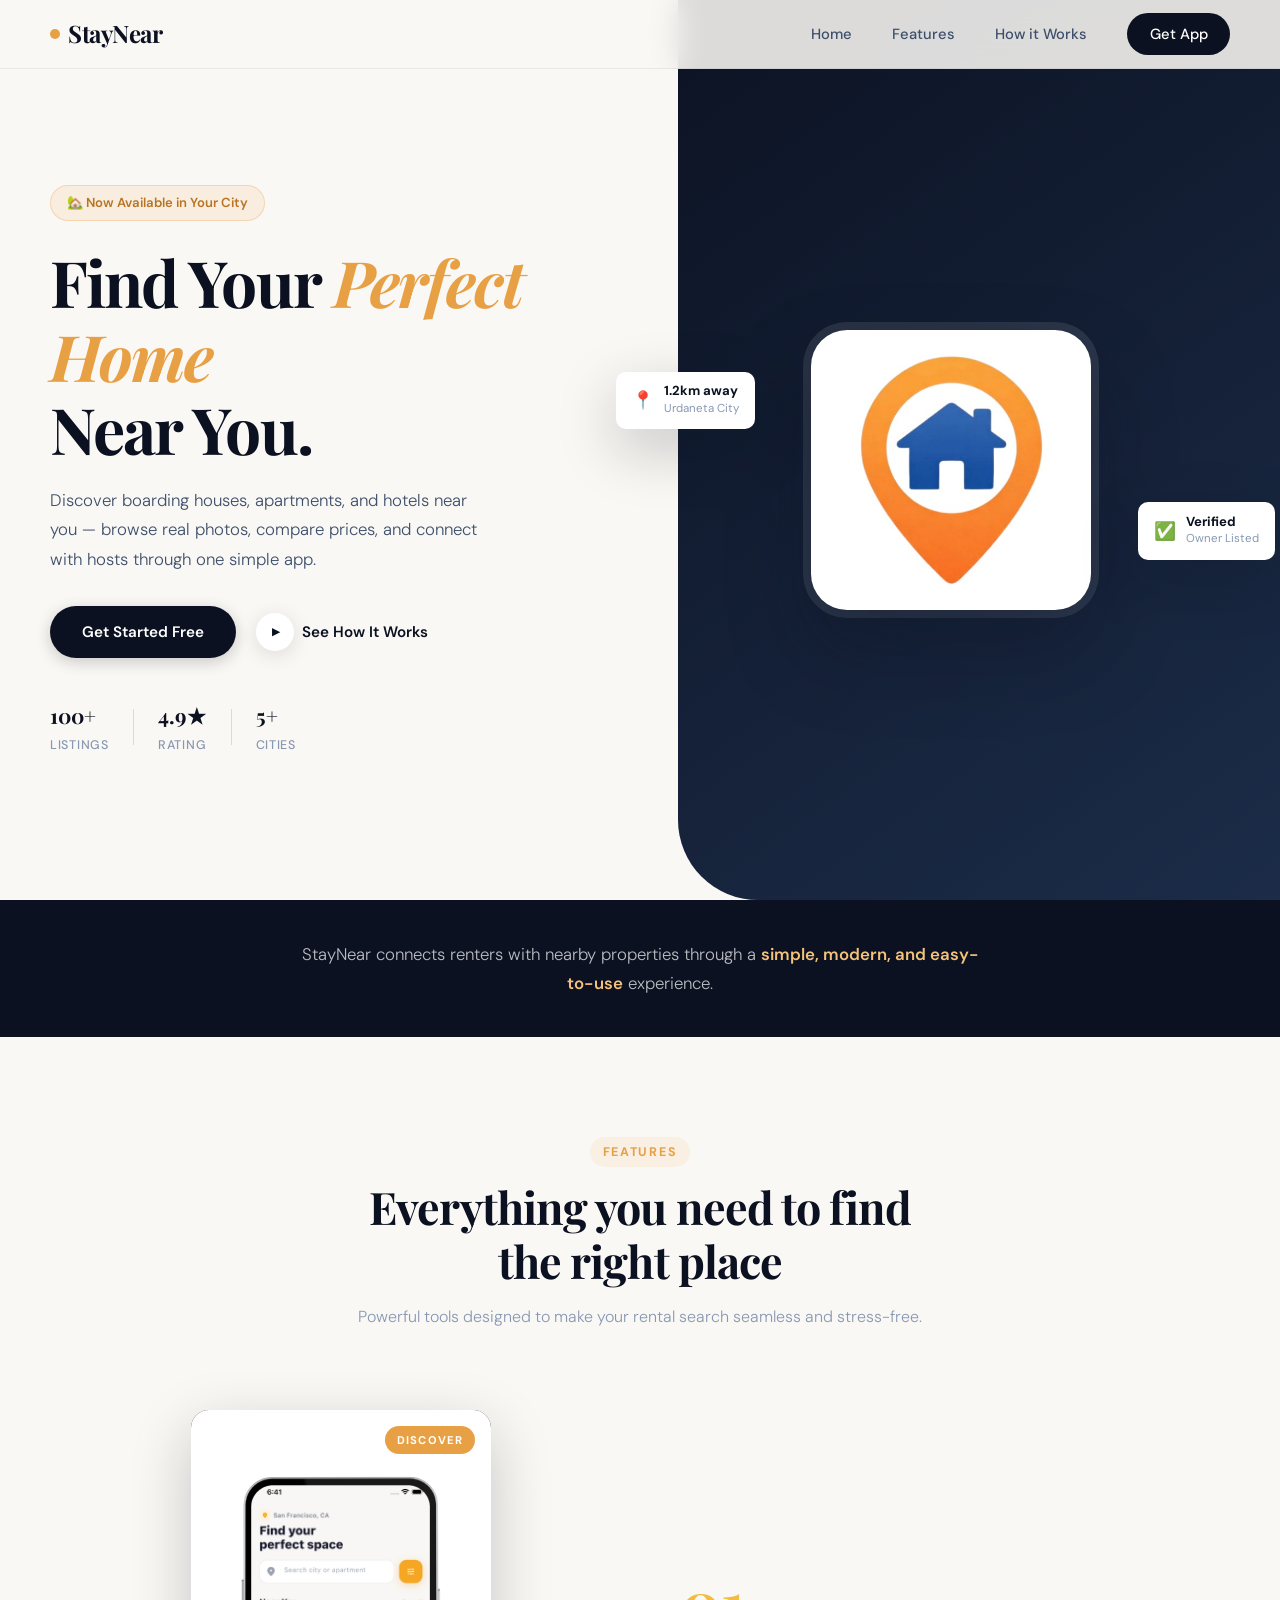
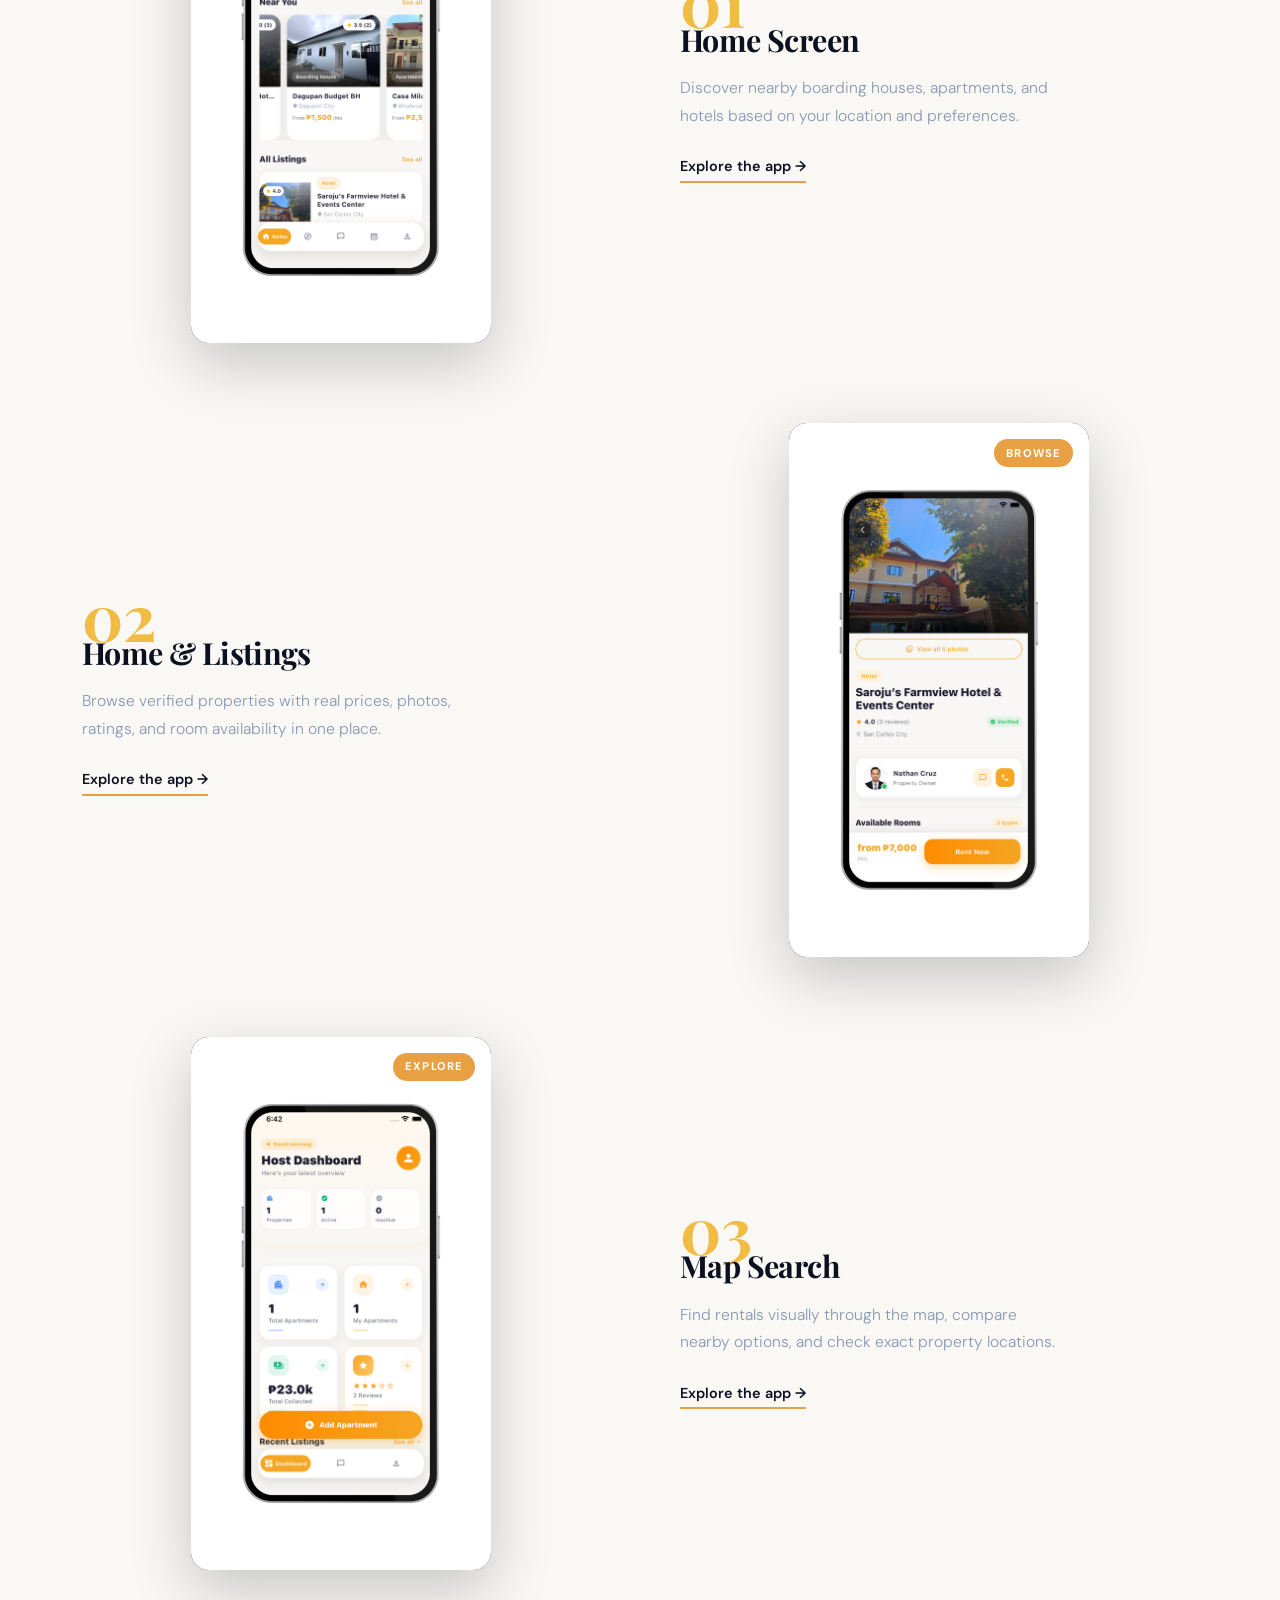
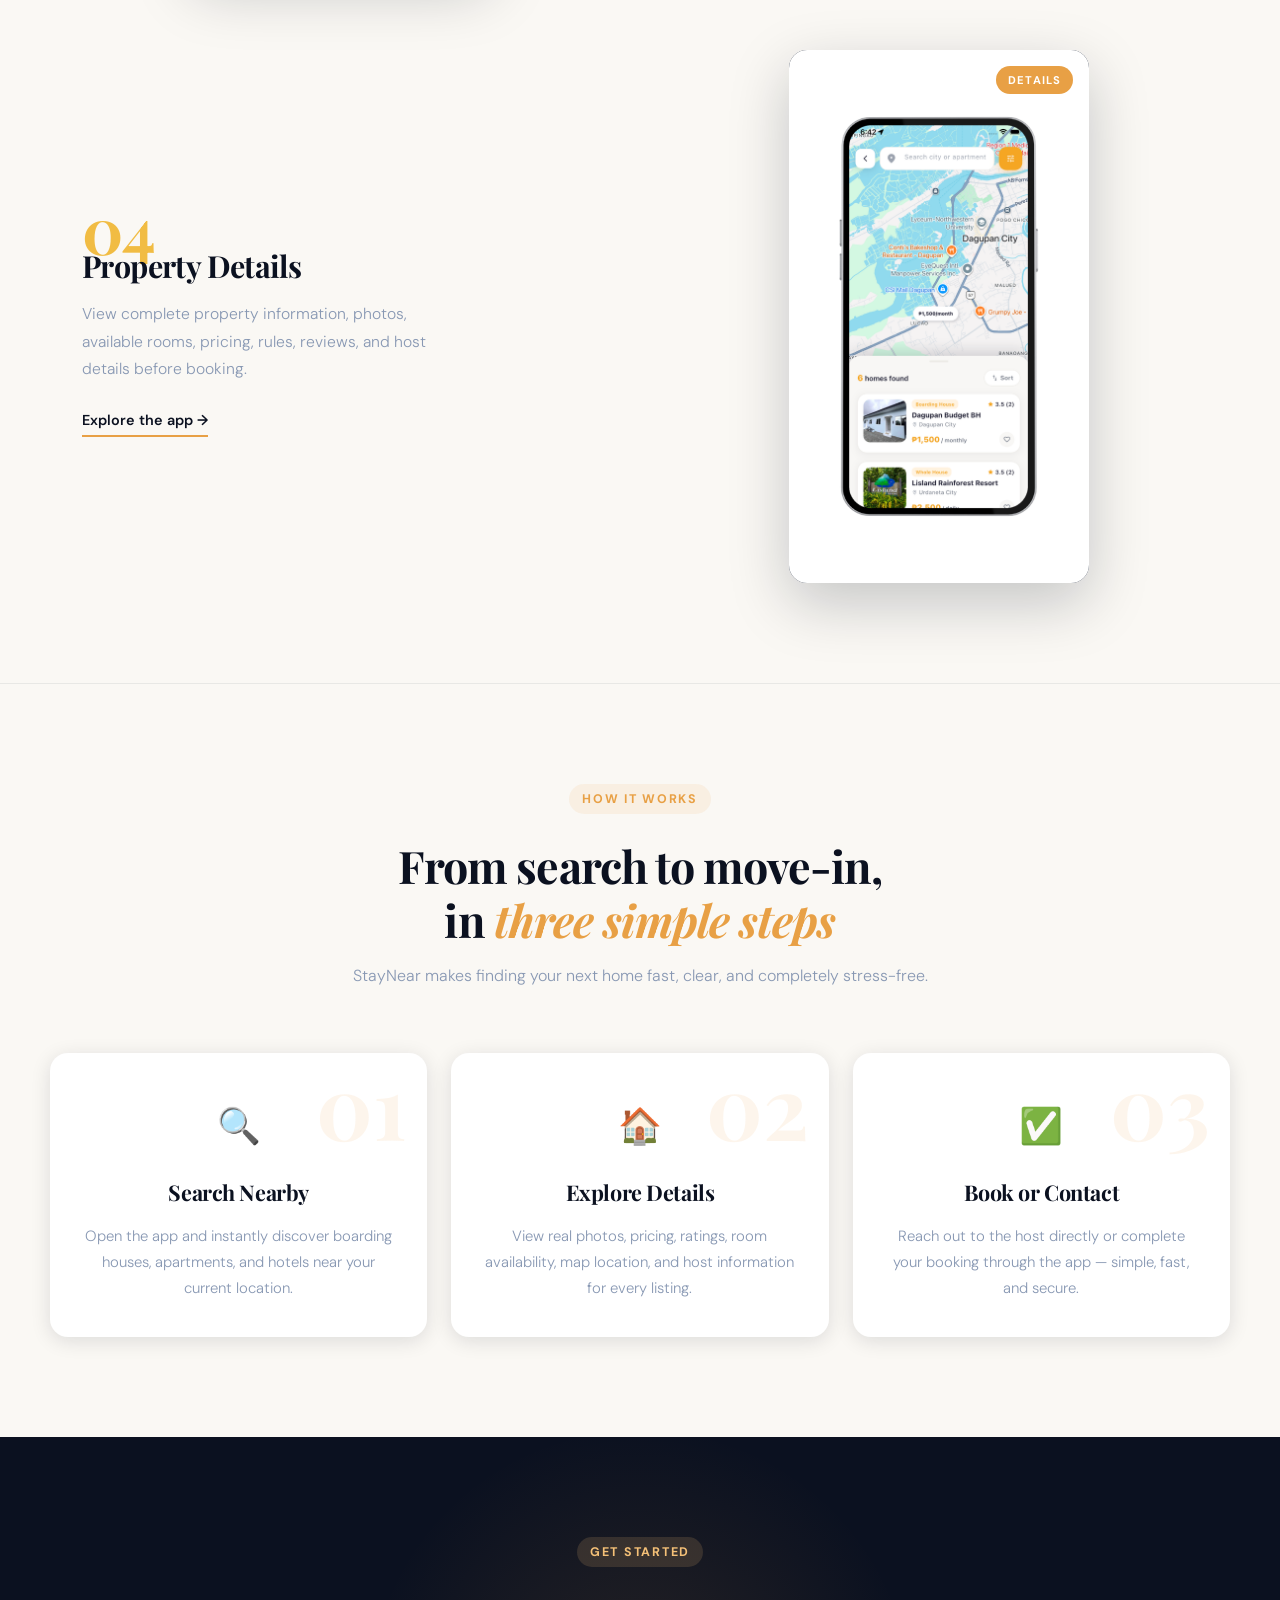
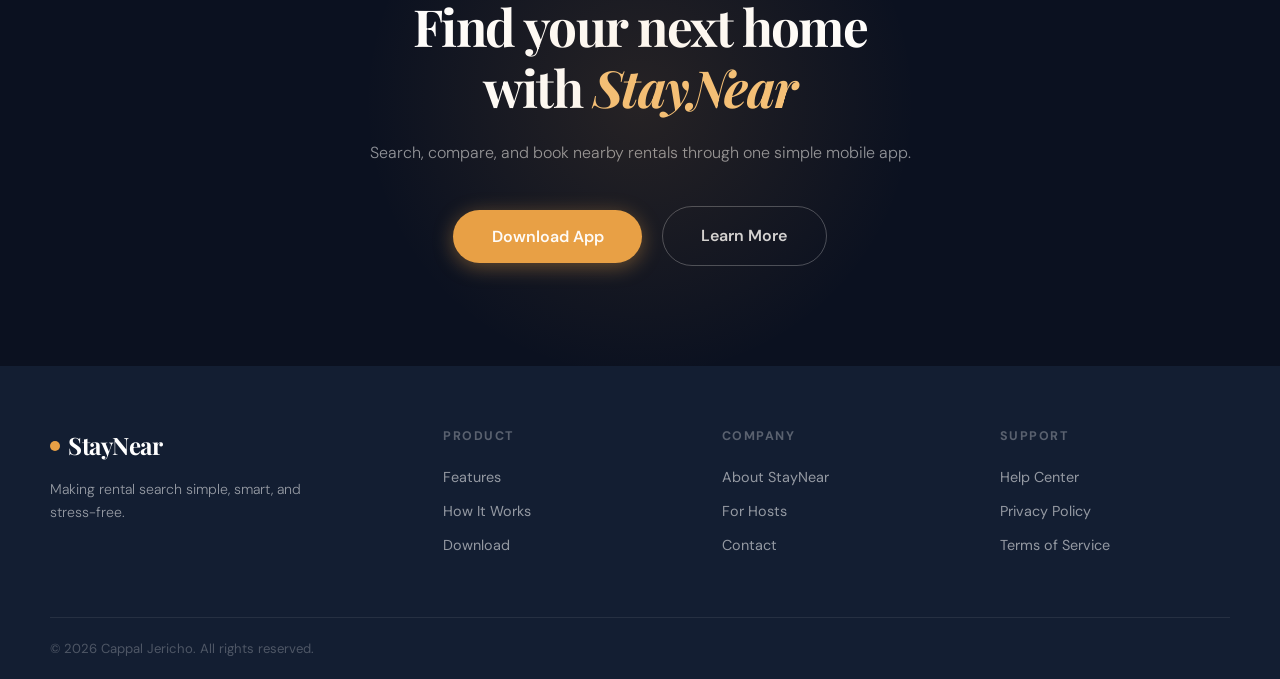
==== index.html @ 494b2a74 "Rename landing page to index" ====
<!DOCTYPE html>
<html lang="en">
<head>
<meta charset="UTF-8">
<meta name="viewport" content="width=device-width, initial-scale=1.0">
<title>StayNear — Find Your Next Home</title>
<link rel="stylesheet" href="landingpage.css">
<link href="https://fonts.googleapis.com/css2?family=Playfair+Display:wght@400;600;700&family=DM+Sans:wght@300;400;500;600&display=swap" rel="stylesheet">
</head>
<body>

<!-- NAV -->
<nav class="navbar">
  <div class="nav-inner">
    <a href="#hero" class="logo">
      <span class="logo-dot"></span>
      StayNear
    </a>
    <div class="nav-links">
      <a href="#hero">Home</a>
      <a href="#features">Features</a>
      <a href="#how-it-works">How it Works</a>
      <a href="#get-app" class="nav-cta">Get App</a>
    </div>
    <button class="hamburger" id="hamburger" aria-label="Toggle menu" aria-expanded="false">
      <span></span><span></span><span></span>
    </button>
  </div>
</nav>

<!-- MOBILE MENU -->
<div class="mobile-menu" id="mobileMenu" aria-hidden="true">
  <a href="#hero" class="mobile-link">Home</a>
  <a href="#features" class="mobile-link">Features</a>
  <a href="#how-it-works" class="mobile-link">How It Works</a>
  <a href="#get-app" class="mobile-link mobile-cta">Get App</a>
</div>

<!-- HERO -->
<section class="hero" id="hero">
  <div class="hero-bg-shape"></div>
  <div class="hero-content">
    <div class="hero-text">
      <div class="hero-badge">🏡 Now Available in Your City</div>
      <h1>Find Your <em>Perfect Home</em><br>Near You.</h1>
      <p>Discover boarding houses, apartments, and hotels near you — browse real photos, compare prices, and connect with hosts through one simple app.</p>
      <div class="hero-actions">
        <a href="#get-app" class="btn-primary">Get Started Free</a>
        <a href="#how-it-works" class="btn-ghost">
          <span class="play-icon">▶</span> See How It Works
        </a>
      </div>
      <div class="hero-stats">
        <div class="stat">
          <strong>100+</strong>
          <span>Listings</span>
        </div>
        <div class="stat-divider"></div>
        <div class="stat">
          <strong>4.9★</strong>
          <span>Rating</span>
        </div>
        <div class="stat-divider"></div>
        <div class="stat">
          <strong>5+</strong>
          <span>Cities</span>
        </div>
      </div>
    </div>
    <div class="hero-visual">
      <div class="phone-frame">
        <img src="images/Square Logo.png" alt="StayNear app home screen showing nearby rental listings">
      </div>
      <div class="float-card card-1">
        <span class="card-icon">📍</span>
        <div>
          <strong>1.2km away</strong>
          <span>Urdaneta City</span>
        </div>
      </div>
      <div class="float-card card-2">
        <span class="card-icon">✅</span>
        <div>
          <strong>Verified</strong>
          <span>Owner Listed</span>
        </div>
      </div>
    </div>
  </div>
</section>

<!-- TAGLINE STRIP -->
<div class="tagline-strip">
  <p>StayNear connects renters with nearby properties through a <strong>simple, modern, and easy-to-use</strong> experience.</p>
</div>

<!-- FEATURES -->
<section class="features" id="features">
  <div class="features-header">
    <span class="section-label">Features</span>
    <h2>Everything you need to find the right place</h2>
    <p>Powerful tools designed to make your rental search seamless and stress-free.</p>
  </div>

  <div class="feature-list">

    <div class="feature-item">
      <div class="feature-image">
        <img src="images/1.png" alt="StayNear home screen showing nearby boarding houses and apartments">
        <div class="feature-tag">Discover</div>
      </div>
      <div class="feature-body">
        <div class="feature-number">01</div>
        <h3>Home Screen</h3>
        <p>Discover nearby boarding houses, apartments, and hotels based on your location and preferences.</p>
        <a href="#get-app" class="feature-link">Explore the app →</a>
      </div>
    </div>

    <div class="feature-item reverse">
      <div class="feature-image">
        <img src="images/2.png" alt="StayNear listings screen showing verified properties with real prices and ratings">
        <div class="feature-tag">Browse</div>
      </div>
      <div class="feature-body">
        <div class="feature-number">02</div>
        <h3>Home &amp; Listings</h3>
        <p>Browse verified properties with real prices, photos, ratings, and room availability in one place.</p>
        <a href="#get-app" class="feature-link">Explore the app →</a>
      </div>
    </div>

    <div class="feature-item">
      <div class="feature-image">
        <img src="images/3.png" alt="StayNear map search view showing rental locations pinned on a map">
        <div class="feature-tag">Explore</div>
      </div>
      <div class="feature-body">
        <div class="feature-number">03</div>
        <h3>Map Search</h3>
        <p>Find rentals visually through the map, compare nearby options, and check exact property locations.</p>
        <a href="#get-app" class="feature-link">Explore the app →</a>
      </div>
    </div>

    <div class="feature-item reverse">
      <div class="feature-image">
        <img src="images/4.png" alt="StayNear property details screen with photos, pricing, reviews, and host information">
        <div class="feature-tag">Details</div>
      </div>
      <div class="feature-body">
        <div class="feature-number">04</div>
        <h3>Property Details</h3>
        <p>View complete property information, photos, available rooms, pricing, rules, reviews, and host details before booking.</p>
        <a href="#get-app" class="feature-link">Explore the app →</a>
      </div>
    </div>

  </div>
</section>

<!-- HOW IT WORKS -->
<section class="how-it-works" id="how-it-works">
  <div class="hiw-inner">
    <div class="hiw-header">
      <span class="section-label">How It Works</span>
      <h2>From search to move-in,<br>in <em>three simple steps</em></h2>
      <p>StayNear makes finding your next home fast, clear, and completely stress-free.</p>
    </div>
    <div class="hiw-steps">
      <div class="hiw-step">
        <div class="step-num">01</div>
        <span class="step-icon-wrap">🔍</span>
        <h3>Search Nearby</h3>
        <p>Open the app and instantly discover boarding houses, apartments, and hotels near your current location.</p>
      </div>
      <div class="hiw-step">
        <div class="step-num">02</div>
        <span class="step-icon-wrap">🏠</span>
        <h3>Explore Details</h3>
        <p>View real photos, pricing, ratings, room availability, map location, and host information for every listing.</p>
      </div>
      <div class="hiw-step">
        <div class="step-num">03</div>
        <span class="step-icon-wrap">✅</span>
        <h3>Book or Contact</h3>
        <p>Reach out to the host directly or complete your booking through the app — simple, fast, and secure.</p>
      </div>
    </div>
  </div>
</section>

<!-- CTA / GET APP -->
<section class="cta" id="get-app">
  <div class="cta-inner">
    <div class="cta-glow"></div>
    <span class="section-label light">Get Started</span>
    <h2>Find your next home<br>with <em>StayNear</em></h2>
    <p>Search, compare, and book nearby rentals through one simple mobile app.</p>
    <div class="cta-buttons">
      <button class="btn-primary large" onclick="alert('App download coming soon.')">Download App</button>
      <a href="#features" class="btn-outline-light large">Learn More</a>
    </div>
  </div>
</section>

<!-- FOOTER -->
<footer class="footer">
  <div class="footer-inner">
    <div class="footer-brand">
      <span class="logo">
        <span class="logo-dot"></span>StayNear
      </span>
      <p>Making rental search simple, smart, and stress-free.</p>
    </div>
    <div class="footer-links">
      <div class="footer-col">
        <h4>Product</h4>
        <a href="#features">Features</a>
        <a href="#how-it-works">How It Works</a>
        <a href="#get-app">Download</a>
      </div>
      <div class="footer-col">
        <h4>Company</h4>
        <a href="#">About StayNear</a>
        <a href="#">For Hosts</a>
        <a href="#">Contact</a>
      </div>
      <div class="footer-col">
        <h4>Support</h4>
        <a href="#">Help Center</a>
        <a href="#">Privacy Policy</a>
        <a href="#">Terms of Service</a>
      </div>
    </div>
  </div>
  <div class="footer-bottom">
    <p>© 2026 Cappal Jericho. All rights reserved.</p>
  </div>
</footer>

<script>
  // Hamburger mobile menu toggle
  const hamburger = document.getElementById('hamburger');
  const mobileMenu = document.getElementById('mobileMenu');

  hamburger.addEventListener('click', () => {
    const isOpen = hamburger.classList.toggle('open');
    mobileMenu.classList.toggle('open');
    hamburger.setAttribute('aria-expanded', String(isOpen));
    mobileMenu.setAttribute('aria-hidden', String(!isOpen));
  });

  // Close mobile menu when any link is tapped
  document.querySelectorAll('.mobile-link').forEach(link => {
    link.addEventListener('click', () => {
      hamburger.classList.remove('open');
      mobileMenu.classList.remove('open');
      hamburger.setAttribute('aria-expanded', 'false');
      mobileMenu.setAttribute('aria-hidden', 'true');
    });
  });
</script>

</body>
</html>
---- landingpage.css ----
/* ============================================
   StayNear — Professional Landing Page CSS
   Aesthetic: Luxury Minimal / Editorial
   ============================================ */

/* --- Reset & Base --- */
*, *::before, *::after {
  margin: 0;
  padding: 0;
  box-sizing: border-box;
}

:root {
  --navy:       #0b1120;
  --navy-mid:   #131e32;
  --navy-light: #1c2d4a;
  --accent:     #e8a045;
  --accent-soft:#f5c27a;
  --cream:      #faf8f4;
  --white:      #ffffff;
  --text-muted: #8898b3;
  --text-body:  #3d4f6b;
  --border:     rgba(255,255,255,0.08);
  --radius:     18px;
  --radius-sm:  10px;
  --shadow-sm:  0 4px 20px rgba(11,17,32,0.12);
  --shadow-lg:  0 20px 60px rgba(11,17,32,0.22);
  --transition: 0.28s cubic-bezier(0.4, 0, 0.2, 1);
}

html {
  scroll-behavior: smooth;
}

body {
  font-family: 'DM Sans', sans-serif;
  background: var(--cream);
  color: var(--text-body);
  line-height: 1.65;
  overflow-x: hidden;
}

img {
  max-width: 100%;
  display: block;
}

a {
  text-decoration: none;
  color: inherit;
  cursor: pointer;
}

button {
  font-family: 'DM Sans', sans-serif;
  cursor: pointer;
}

/* ============================================
   NAVBAR
   ============================================ */
.navbar {
  position: fixed;
  top: 0; left: 0; right: 0;
  z-index: 100;
  padding: 0 2rem;
  background: rgba(250, 248, 244, 0.88);
  backdrop-filter: blur(14px);
  -webkit-backdrop-filter: blur(14px);
  border-bottom: 1px solid rgba(11,17,32,0.07);
}

.nav-inner {
  max-width: 1180px;
  margin: 0 auto;
  height: 68px;
  display: flex;
  align-items: center;
  justify-content: space-between;
}

.logo {
  font-family: 'Playfair Display', serif;
  font-size: 1.5rem;
  font-weight: 700;
  color: var(--navy);
  display: flex;
  align-items: center;
  gap: 8px;
  letter-spacing: -0.02em;
}

.logo-dot {
  width: 10px;
  height: 10px;
  background: var(--accent);
  border-radius: 50%;
  display: inline-block;
  flex-shrink: 0;
}

.nav-links {
  display: flex;
  align-items: center;
  gap: 2.5rem;
}

.nav-links a {
  font-size: 0.92rem;
  font-weight: 500;
  color: var(--text-body);
  transition: color var(--transition);
  cursor: pointer;
}

.nav-links a:hover {
  color: var(--navy);
}

.nav-cta {
  background: var(--navy);
  color: var(--white) !important;
  padding: 0.55rem 1.4rem;
  border-radius: 100px;
  font-weight: 600;
  font-size: 0.88rem;
  transition: background var(--transition), transform var(--transition);
  cursor: pointer;
}

.nav-cta:hover {
  background: var(--navy-light);
  transform: translateY(-1px);
}

.hamburger {
  display: none;
  flex-direction: column;
  gap: 5px;
  background: none;
  border: none;
  cursor: pointer;
  padding: 4px;
}

.hamburger span {
  display: block;
  width: 24px;
  height: 2px;
  background: var(--navy);
  border-radius: 2px;
  transition: transform var(--transition), opacity var(--transition);
}

/* Hamburger → X when open */
.hamburger.open span:nth-child(1) {
  transform: translateY(7px) rotate(45deg);
}
.hamburger.open span:nth-child(2) {
  opacity: 0;
  transform: scaleX(0);
}
.hamburger.open span:nth-child(3) {
  transform: translateY(-7px) rotate(-45deg);
}

/* ============================================
   MOBILE MENU
   ============================================ */
.mobile-menu {
  position: fixed;
  top: 68px;
  left: 0;
  right: 0;
  z-index: 99;
  background: var(--cream);
  border-bottom: 1px solid rgba(11,17,32,0.08);
  padding: 1.25rem 1.5rem 1.5rem;
  display: flex;
  flex-direction: column;
  gap: 0;
  box-shadow: 0 8px 30px rgba(11,17,32,0.1);
  transform: translateY(-110%);
  opacity: 0;
  pointer-events: none;
  transition: transform 0.3s ease, opacity 0.3s ease;
}

.mobile-menu.open {
  transform: translateY(0);
  opacity: 1;
  pointer-events: all;
}

.mobile-link {
  font-size: 0.98rem;
  font-weight: 500;
  color: var(--text-body);
  padding: 0.85rem 0;
  border-bottom: 1px solid rgba(11,17,32,0.06);
  transition: color var(--transition);
  cursor: pointer;
}

.mobile-link:last-of-type {
  border-bottom: none;
}

.mobile-link:hover {
  color: var(--navy);
}

.mobile-cta {
  margin-top: 0.75rem;
  background: var(--navy);
  color: var(--white) !important;
  padding: 0.75rem 1.5rem;
  border-radius: 100px;
  text-align: center;
  font-weight: 600;
  font-size: 0.92rem;
  border-bottom: none !important;
  transition: background var(--transition);
}

.mobile-cta:hover {
  background: var(--navy-light);
  color: var(--white) !important;
}

/* Only show mobile menu on small screens */
@media (min-width: 641px) {
  .mobile-menu {
    display: none !important;
  }
}

/* ============================================
   HERO
   ============================================ */
.hero {
  position: relative;
  min-height: 100vh;
  display: flex;
  align-items: center;
  padding: 120px 2rem 80px;
  overflow: hidden;
}

.hero-bg-shape {
  position: absolute;
  top: -10%;
  right: -5%;
  width: 52%;
  height: 110%;
  background: linear-gradient(145deg, var(--navy) 0%, var(--navy-light) 100%);
  border-radius: 0 0 0 80px;
  z-index: 0;
}

.hero-content {
  position: relative;
  z-index: 1;
  max-width: 1180px;
  margin: 0 auto;
  width: 100%;
  display: grid;
  grid-template-columns: 1fr 1fr;
  align-items: center;
  gap: 4rem;
}

.hero-badge {
  display: inline-flex;
  align-items: center;
  gap: 6px;
  background: rgba(232, 160, 69, 0.12);
  border: 1px solid rgba(232, 160, 69, 0.3);
  color: #b87424;
  padding: 0.4rem 1rem;
  border-radius: 100px;
  font-size: 0.82rem;
  font-weight: 600;
  margin-bottom: 1.5rem;
  animation: fadeUp 0.6s ease both;
}

.hero-text h1 {
  font-family: 'Playfair Display', serif;
  font-size: clamp(2.6rem, 5vw, 4rem);
  font-weight: 700;
  color: var(--navy);
  line-height: 1.15;
  margin-bottom: 1.25rem;
  letter-spacing: -0.03em;
  animation: fadeUp 0.6s 0.1s ease both;
}

.hero-text h1 em {
  font-style: italic;
  color: var(--accent);
}

.hero-text p {
  font-size: 1.05rem;
  color: var(--text-body);
  max-width: 440px;
  margin-bottom: 2rem;
  font-weight: 300;
  line-height: 1.75;
  animation: fadeUp 0.6s 0.2s ease both;
}

.hero-actions {
  display: flex;
  align-items: center;
  gap: 1.25rem;
  flex-wrap: wrap;
  margin-bottom: 2.5rem;
  animation: fadeUp 0.6s 0.3s ease both;
}

.btn-primary {
  background: var(--navy);
  color: var(--white);
  padding: 0.85rem 2rem;
  border-radius: 100px;
  font-weight: 600;
  font-size: 0.95rem;
  border: none;
  display: inline-block;
  transition: background var(--transition), transform var(--transition), box-shadow var(--transition);
  box-shadow: 0 4px 16px rgba(11,17,32,0.2);
  cursor: pointer;
}

.btn-primary:hover {
  background: var(--navy-light);
  transform: translateY(-2px);
  box-shadow: 0 8px 28px rgba(11,17,32,0.28);
}

.btn-primary.large {
  padding: 1rem 2.4rem;
  font-size: 1rem;
}

.btn-ghost {
  display: flex;
  align-items: center;
  gap: 8px;
  color: var(--navy);
  font-weight: 600;
  font-size: 0.95rem;
  transition: gap var(--transition);
  cursor: pointer;
}

.btn-ghost:hover {
  gap: 12px;
}

.play-icon {
  width: 38px;
  height: 38px;
  background: var(--white);
  border-radius: 50%;
  display: flex;
  align-items: center;
  justify-content: center;
  font-size: 0.6rem;
  box-shadow: var(--shadow-sm);
  color: var(--navy);
  padding-left: 2px;
}

.hero-stats {
  display: flex;
  align-items: center;
  gap: 1.5rem;
  animation: fadeUp 0.6s 0.4s ease both;
}

.stat {
  display: flex;
  flex-direction: column;
  gap: 2px;
}

.stat strong {
  font-size: 1.3rem;
  font-weight: 700;
  color: var(--navy);
  font-family: 'Playfair Display', serif;
}

.stat span {
  font-size: 0.78rem;
  color: var(--text-muted);
  font-weight: 500;
  text-transform: uppercase;
  letter-spacing: 0.06em;
}

.stat-divider {
  width: 1px;
  height: 36px;
  background: rgba(11,17,32,0.12);
}

/* Hero Visual */
.hero-visual {
  position: relative;
  display: flex;
  justify-content: center;
  align-items: center;
  animation: fadeUp 0.6s 0.15s ease both;
}

.phone-frame {
  width: 280px;
  border-radius: 36px;
  overflow: hidden;
  box-shadow: 0 40px 80px rgba(11,17,32,0.35), 0 0 0 8px rgba(255,255,255,0.1);
  position: relative;
  z-index: 2;
}

.phone-frame img {
  width: 100%;
  object-fit: cover;
}

.float-card {
  position: absolute;
  background: var(--white);
  border-radius: var(--radius-sm);
  padding: 0.7rem 1rem;
  display: flex;
  align-items: center;
  gap: 10px;
  box-shadow: var(--shadow-lg);
  z-index: 3;
  animation: floatY 3s ease-in-out infinite;
}

.float-card .card-icon {
  font-size: 1.1rem;
}

.float-card div {
  display: flex;
  flex-direction: column;
}

.float-card strong {
  font-size: 0.82rem;
  color: var(--navy);
  font-weight: 700;
  line-height: 1.2;
}

.float-card span {
  font-size: 0.72rem;
  color: var(--text-muted);
  font-weight: 400;
}

.card-1 {
  top: 15%;
  left: -10%;
  animation-delay: 0s;
}

.card-2 {
  bottom: 18%;
  right: -8%;
  animation-delay: 1.2s;
}

/* ============================================
   TAGLINE STRIP
   ============================================ */
.tagline-strip {
  background: var(--navy);
  padding: 2.5rem 2rem;
  text-align: center;
}

.tagline-strip p {
  max-width: 680px;
  margin: 0 auto;
  color: rgba(255,255,255,0.72);
  font-size: 1.05rem;
  font-weight: 300;
  line-height: 1.7;
}

.tagline-strip p strong {
  color: var(--accent-soft);
  font-weight: 600;
}

/* ============================================
   FEATURES
   ============================================ */
.features {
  padding: 100px 2rem;
  max-width: 1180px;
  margin: 0 auto;
}

.features-header {
  text-align: center;
  max-width: 600px;
  margin: 0 auto 5rem;
}

.section-label {
  display: inline-block;
  font-size: 0.78rem;
  font-weight: 700;
  text-transform: uppercase;
  letter-spacing: 0.14em;
  color: var(--accent);
  margin-bottom: 0.8rem;
  background: rgba(232, 160, 69, 0.1);
  padding: 0.3rem 0.8rem;
  border-radius: 100px;
}

.section-label.light {
  color: var(--accent-soft);
  background: rgba(245, 194, 122, 0.15);
}

.features-header h2 {
  font-family: 'Playfair Display', serif;
  font-size: clamp(1.9rem, 3.5vw, 2.8rem);
  font-weight: 700;
  color: var(--navy);
  line-height: 1.2;
  margin-bottom: 1rem;
  letter-spacing: -0.02em;
}

.features-header p {
  font-size: 1rem;
  color: var(--text-muted);
  font-weight: 300;
}

.feature-list {
  display: flex;
  flex-direction: column;
  gap: 5rem;
}

.feature-item {
  display: grid;
  grid-template-columns: 1fr 1fr;
  align-items: center;
  gap: 5rem;
}

.feature-item.reverse {
  direction: rtl;
}

.feature-item.reverse > * {
  direction: ltr;
}

.feature-image {
  position: relative;
  border-radius: var(--radius);
  overflow: hidden;
  background: var(--navy-mid);
  aspect-ratio: 9/16;
  max-width: 300px;
  justify-self: center;
  box-shadow: var(--shadow-lg);
}

.feature-image img {
  width: 100%;
  height: 100%;
  object-fit: cover;
  transition: transform 0.5s ease;
}

.feature-item:hover .feature-image img {
  transform: scale(1.04);
}

.feature-tag {
  position: absolute;
  top: 16px;
  right: 16px;
  background: var(--accent);
  color: var(--white);
  font-size: 0.7rem;
  font-weight: 700;
  text-transform: uppercase;
  letter-spacing: 0.1em;
  padding: 0.3rem 0.75rem;
  border-radius: 100px;
}

.feature-body {
  padding: 1rem 0;
}

.feature-number {
  font-family: 'Playfair Display', serif;
  font-size: 4rem;
  font-weight: 700;
  color: rgba(240, 185, 58, 0.951);
  line-height: 1;
  margin-bottom: -0.8rem;
}

.feature-body h3 {
  font-family: 'Playfair Display', serif;
  font-size: 1.9rem;
  font-weight: 700;
  color: var(--navy);
  margin-bottom: 1rem;
  letter-spacing: -0.02em;
  line-height: 1.2;
}

.feature-body p {
  font-size: 0.98rem;
  color: var(--text-muted);
  font-weight: 300;
  line-height: 1.75;
  max-width: 380px;
  margin-bottom: 1.5rem;
}

.feature-link {
  font-size: 0.9rem;
  font-weight: 600;
  color: var(--navy);
  display: inline-flex;
  align-items: center;
  gap: 4px;
  border-bottom: 2px solid var(--accent);
  padding-bottom: 2px;
  transition: gap var(--transition), color var(--transition);
  cursor: pointer;
}

.feature-link:hover {
  gap: 8px;
  color: var(--accent);
}

/* ============================================
   HOW IT WORKS
   ============================================ */
.how-it-works {
  padding: 100px 2rem;
  border-top: 1px solid rgba(11,17,32,0.07);
}

.hiw-inner {
  max-width: 1180px;
  margin: 0 auto;
}

.hiw-header {
  text-align: center;
  max-width: 620px;
  margin: 0 auto 4rem;
}

.hiw-header h2 {
  font-family: 'Playfair Display', serif;
  font-size: clamp(1.9rem, 3.5vw, 2.8rem);
  font-weight: 700;
  color: var(--navy);
  line-height: 1.2;
  margin: 0.75rem 0 1rem;
  letter-spacing: -0.02em;
}

.hiw-header h2 em {
  font-style: italic;
  color: var(--accent);
}

.hiw-header p {
  font-size: 1rem;
  color: var(--text-muted);
  font-weight: 300;
}

.hiw-steps {
  display: grid;
  grid-template-columns: repeat(3, 1fr);
  gap: 1.5rem;
}

.hiw-step {
  background: var(--white);
  border-radius: var(--radius);
  padding: 2.75rem 2rem 2.25rem;
  text-align: center;
  position: relative;
  overflow: hidden;
  box-shadow: var(--shadow-sm);
  transition: transform var(--transition), box-shadow var(--transition);
}

.hiw-step:hover {
  transform: translateY(-5px);
  box-shadow: var(--shadow-lg);
}

.step-num {
  font-family: 'Playfair Display', serif;
  font-size: 5.5rem;
  font-weight: 700;
  color: rgba(232, 160, 69, 0.1);
  line-height: 1;
  position: absolute;
  top: 0.5rem;
  right: 1.25rem;
  pointer-events: none;
  user-select: none;
}

.step-icon-wrap {
  font-size: 2.2rem;
  display: block;
  margin-bottom: 1.25rem;
}

.hiw-step h3 {
  font-family: 'Playfair Display', serif;
  font-size: 1.35rem;
  font-weight: 700;
  color: var(--navy);
  margin-bottom: 0.75rem;
  letter-spacing: -0.02em;
}

.hiw-step p {
  font-size: 0.93rem;
  color: var(--text-muted);
  font-weight: 300;
  line-height: 1.75;
}

/* ============================================
   CTA
   ============================================ */
.cta {
  background: var(--navy);
  padding: 100px 2rem;
  position: relative;
  overflow: hidden;
  text-align: center;
}

.cta-glow {
  position: absolute;
  top: 50%;
  left: 50%;
  transform: translate(-50%, -50%);
  width: 600px;
  height: 600px;
  background: radial-gradient(circle, rgba(232, 160, 69, 0.12) 0%, transparent 65%);
  pointer-events: none;
}

.cta-inner {
  position: relative;
  z-index: 1;
  max-width: 700px;
  margin: 0 auto;
}

.cta-inner h2 {
  font-family: 'Playfair Display', serif;
  font-size: clamp(2rem, 4vw, 3.2rem);
  font-weight: 700;
  color: var(--white);
  line-height: 1.2;
  margin-bottom: 1.25rem;
  margin-top: 1rem;
  letter-spacing: -0.03em;
}

.cta-inner h2 em {
  font-style: italic;
  color: var(--accent-soft);
}

.cta-inner p {
  color: rgba(255,255,255,0.55);
  font-size: 1rem;
  font-weight: 300;
  margin-bottom: 2.5rem;
  line-height: 1.7;
}

.cta-buttons {
  display: flex;
  justify-content: center;
  align-items: center;
  gap: 1.25rem;
  flex-wrap: wrap;
}

.btn-outline-light {
  border: 1.5px solid rgba(255,255,255,0.25);
  color: rgba(255,255,255,0.82);
  padding: 0.85rem 2rem;
  border-radius: 100px;
  font-weight: 600;
  font-size: 0.95rem;
  transition: border-color var(--transition), color var(--transition), background var(--transition);
  cursor: pointer;
  display: inline-block;
}

.btn-outline-light:hover {
  border-color: rgba(255,255,255,0.6);
  color: var(--white);
  background: rgba(255,255,255,0.05);
}

.btn-outline-light.large {
  padding: 1rem 2.4rem;
  font-size: 1rem;
}

/* Override btn-primary inside CTA */
.cta .btn-primary {
  background: var(--accent);
  color: var(--white);
  box-shadow: 0 4px 20px rgba(232, 160, 69, 0.4);
}

.cta .btn-primary:hover {
  background: var(--accent-soft);
  box-shadow: 0 8px 32px rgba(232, 160, 69, 0.5);
}

/* ============================================
   FOOTER
   ============================================ */
.footer {
  background: var(--navy-mid);
  color: rgba(255,255,255,0.55);
  padding: 60px 2rem 0;
}

.footer-inner {
  max-width: 1180px;
  margin: 0 auto;
  display: grid;
  grid-template-columns: 1.5fr 1fr 1fr 1fr;
  gap: 3rem;
  padding-bottom: 3rem;
  border-bottom: 1px solid var(--border);
}

.footer-brand .logo {
  color: var(--white);
  margin-bottom: 0.75rem;
  display: inline-flex;
}

.footer-brand p {
  font-size: 0.88rem;
  font-weight: 300;
  line-height: 1.6;
  max-width: 260px;
}

.footer-links {
  display: contents;
}

.footer-col h4 {
  font-size: 0.78rem;
  font-weight: 700;
  text-transform: uppercase;
  letter-spacing: 0.12em;
  color: rgba(255,255,255,0.3);
  margin-bottom: 1.2rem;
}

.footer-col a {
  display: block;
  font-size: 0.9rem;
  font-weight: 400;
  color: rgba(255,255,255,0.55);
  margin-bottom: 0.65rem;
  transition: color var(--transition);
  cursor: pointer;
}

.footer-col a:hover {
  color: var(--white);
}

.footer-bottom {
  max-width: 1180px;
  margin: 0 auto;
  padding: 1.25rem 0;
  font-size: 0.82rem;
  color: rgba(255,255,255,0.25);
}

/* ============================================
   ANIMATIONS
   ============================================ */
@keyframes fadeUp {
  from {
    opacity: 0;
    transform: translateY(24px);
  }
  to {
    opacity: 1;
    transform: translateY(0);
  }
}

@keyframes floatY {
  0%, 100% { transform: translateY(0); }
  50%       { transform: translateY(-12px); }
}

/* ============================================
   RESPONSIVE — Tablet (≤1024px)
   ============================================ */
@media (max-width: 1024px) {
  .feature-item {
    gap: 3rem;
  }
}

/* ============================================
   RESPONSIVE — Medium (≤900px)
   ============================================ */
@media (max-width: 900px) {
  .hero-bg-shape {
    display: none;
  }

  .hero-content {
    grid-template-columns: 1fr;
    text-align: center;
  }

  .hero-text p {
    margin-left: auto;
    margin-right: auto;
  }

  .hero-actions {
    justify-content: center;
  }

  .hero-stats {
    justify-content: center;
  }

  .hero-visual {
    display: none;
  }

  .feature-item,
  .feature-item.reverse {
    grid-template-columns: 1fr;
    direction: ltr;
    text-align: center;
    gap: 2rem;
  }

  .feature-body p {
    margin-left: auto;
    margin-right: auto;
  }

  .feature-link {
    justify-content: center;
  }

  .hiw-steps {
    grid-template-columns: 1fr;
    max-width: 440px;
    margin: 0 auto;
  }

  .footer-inner {
    grid-template-columns: 1fr 1fr;
  }

  .footer-brand {
    grid-column: 1 / -1;
  }
}

/* ============================================
   RESPONSIVE — Mobile (≤640px)
   ============================================ */
@media (max-width: 640px) {
  .nav-links {
    display: none;
  }

  .hamburger {
    display: flex;
  }

  .hero {
    padding: 100px 1.25rem 60px;
  }

  .features {
    padding: 60px 1.25rem;
  }

  .how-it-works {
    padding: 60px 1.25rem;
  }

  .cta {
    padding: 70px 1.25rem;
  }

  .footer-inner {
    grid-template-columns: 1fr;
  }

  .card-1, .card-2 {
    display: none;
  }

  .hiw-steps {
    grid-template-columns: 1fr;
    max-width: 100%;
  }
}
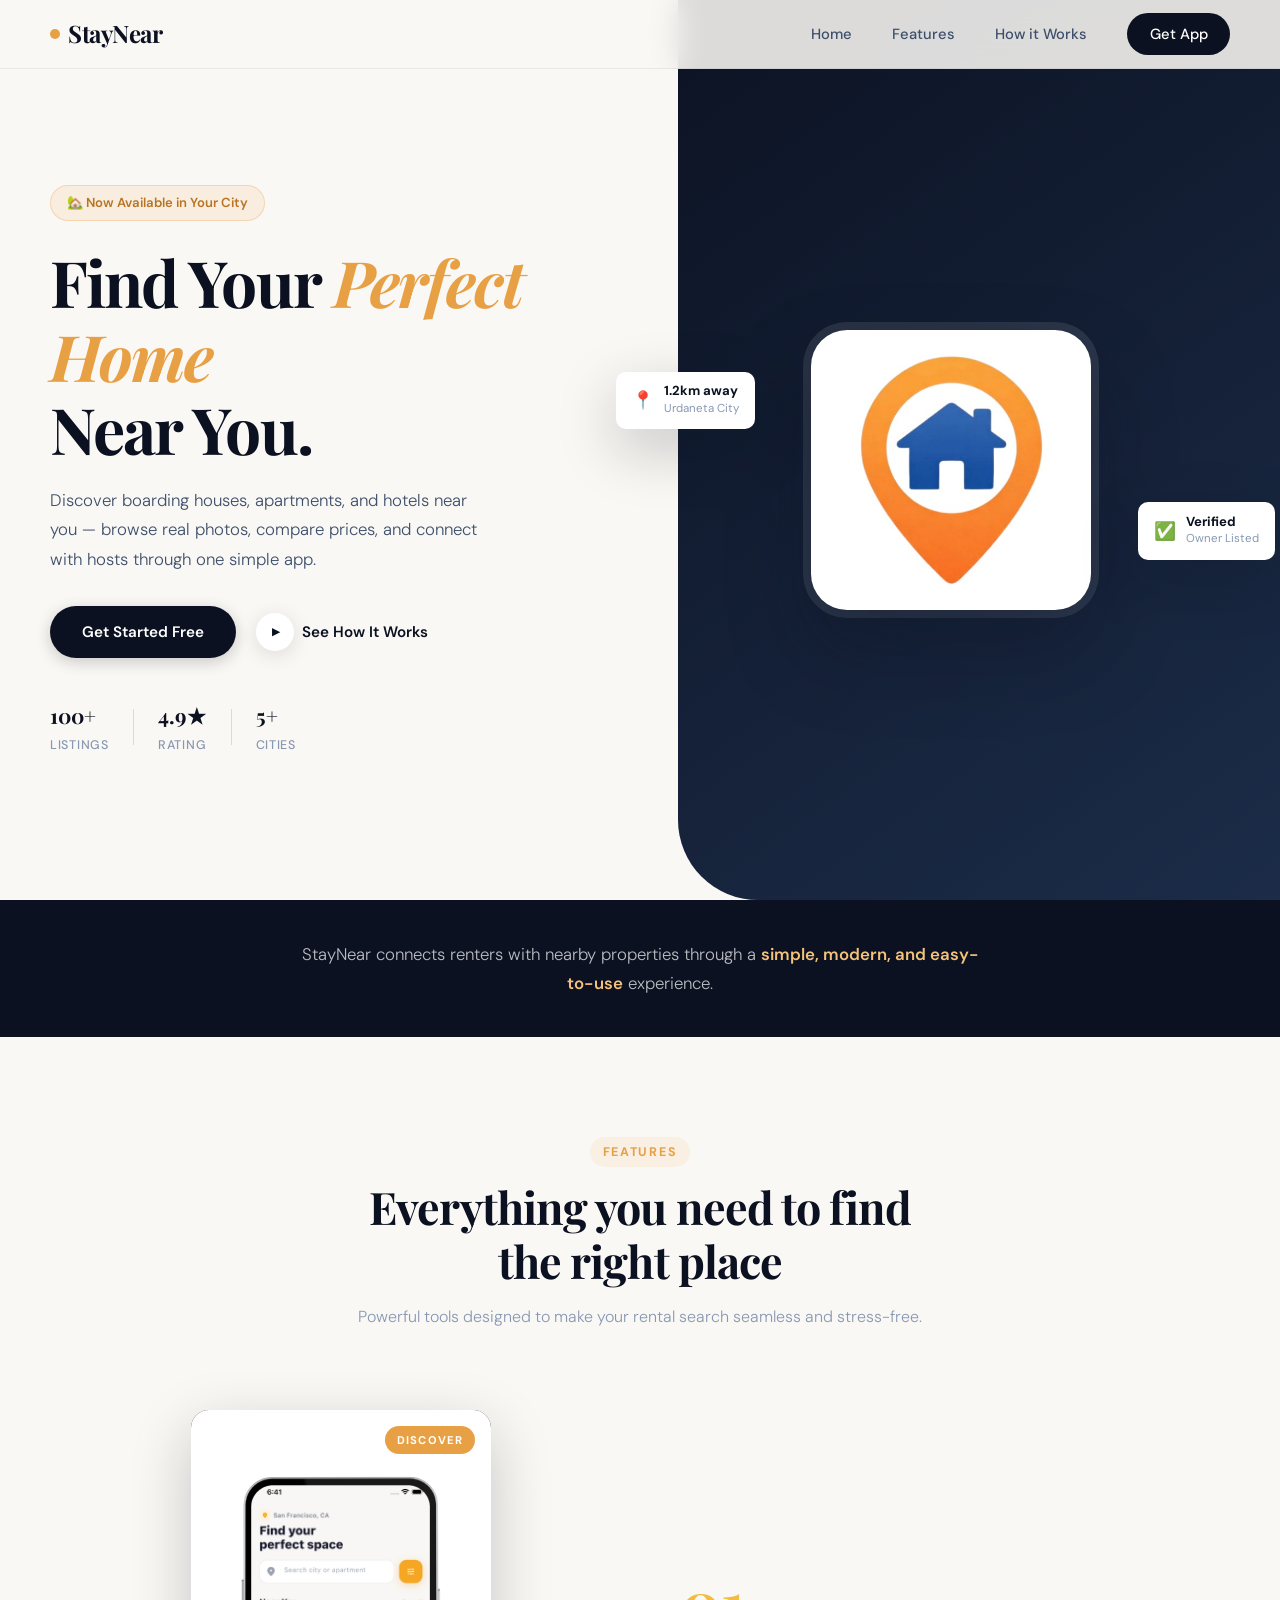
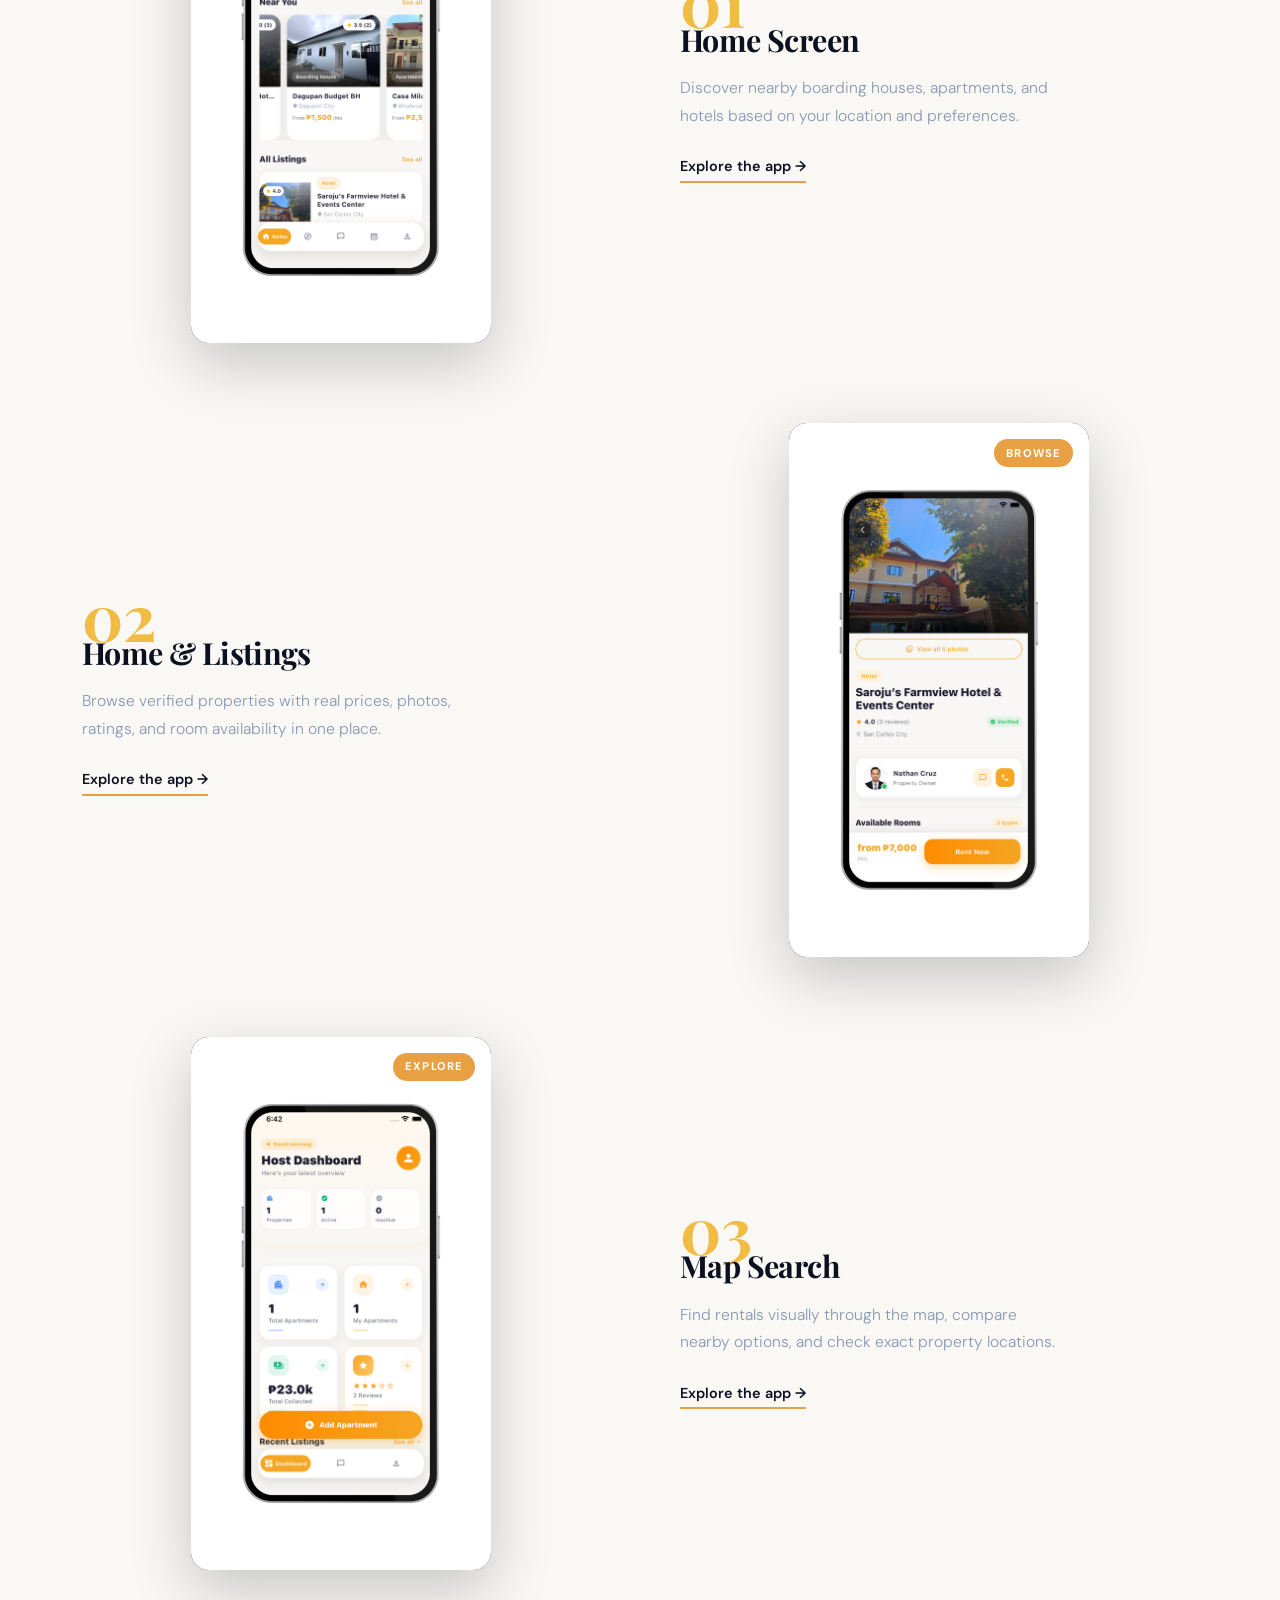
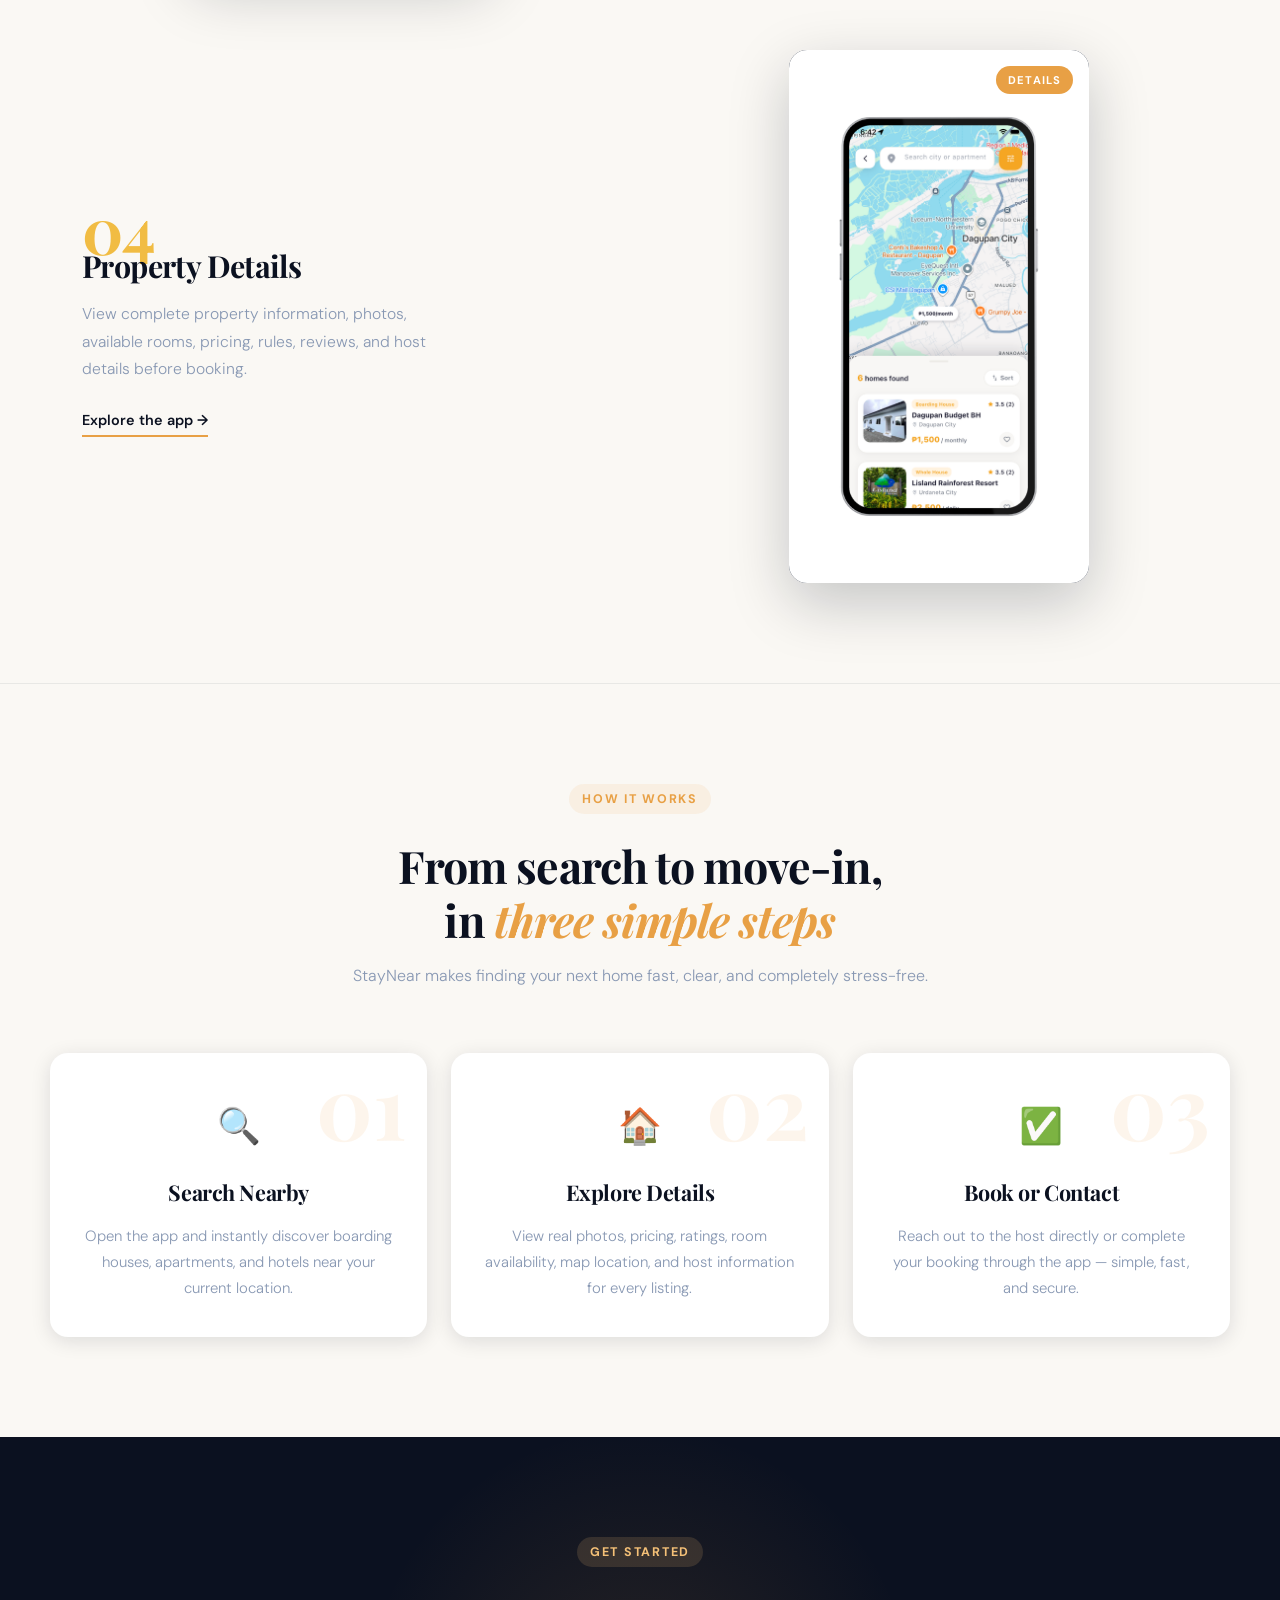
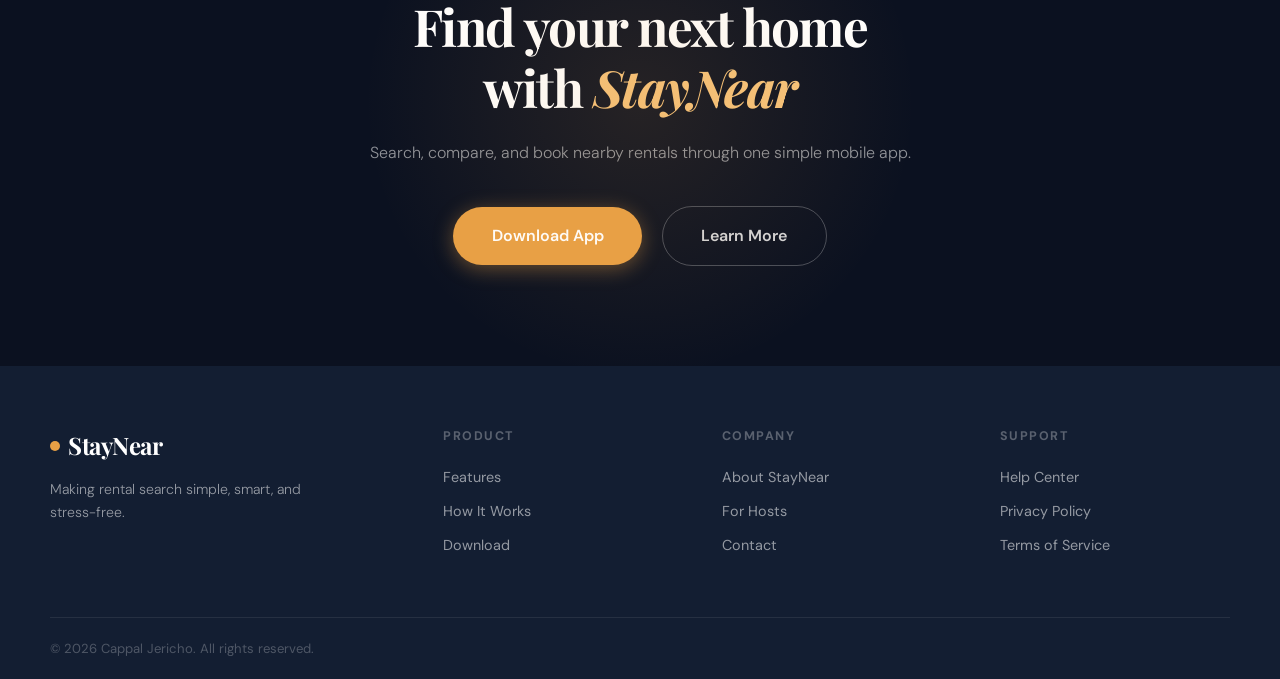
==== commit c368377b: "Update download link setup" ====
--- a/index.html
+++ b/index.html
@@ -198,7 +198,7 @@
     <h2>Find your next home<br>with <em>StayNear</em></h2>
     <p>Search, compare, and book nearby rentals through one simple mobile app.</p>
     <div class="cta-buttons">
-      <button class="btn-primary large" onclick="alert('App download coming soon.')">Download App</button>
+      <a href="StayNear.apk" download class="btn-primary large">Download App</a>
       <a href="#features" class="btn-outline-light large">Learn More</a>
     </div>
   </div>
@@ -218,7 +218,7 @@
         <h4>Product</h4>
         <a href="#features">Features</a>
         <a href="#how-it-works">How It Works</a>
-        <a href="#get-app">Download</a>
+        <a href="StayNear.apk" download>Download</a>
       </div>
       <div class="footer-col">
         <h4>Company</h4>
